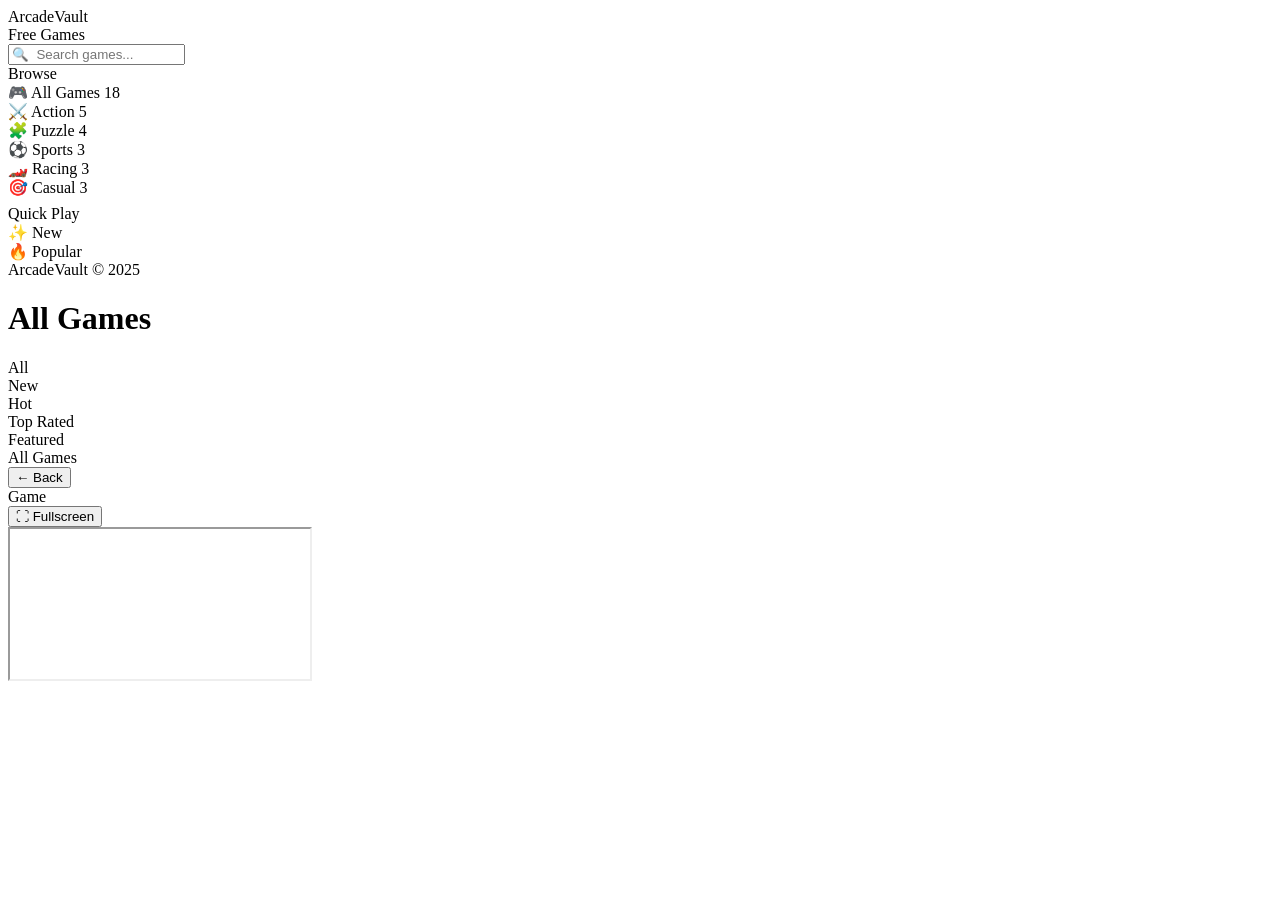
==== index.html @ bba82e55 "Created Base" ====
<!DOCTYPE html>
<html lang="en">
<head>
  <meta charset="UTF-8" />
  <meta name="viewport" content="width=device-width, initial-scale=1.0" />
  <title>ArcadeVault — Play Free Games</title>
  <link rel="stylesheet" href="index.css" />
  <script src="index.js" defer></script>
</head>
<body>
  <aside class="sidebar">
    <div class="logo">
      <div class="logo-text">Arcade<span>Vault</span></div>
      <div class="logo-sub">Free Games</div>
    </div>

    <div class="search-wrap">
      <input type="text" id="searchInput" placeholder="🔍  Search games..." oninput="filterGames()" />
    </div>

    <div class="nav-label">Browse</div>
    <div class="nav-item active" onclick="setCategory('all', this)">
      <span class="icon">🎮</span> All Games <span class="count" id="countAll">18</span>
    </div>
    <div class="nav-item" onclick="setCategory('action', this)">
      <span class="icon">⚔️</span> Action <span class="count">5</span>
    </div>
    <div class="nav-item" onclick="setCategory('puzzle', this)">
      <span class="icon">🧩</span> Puzzle <span class="count">4</span>
    </div>
    <div class="nav-item" onclick="setCategory('sports', this)">
      <span class="icon">⚽</span> Sports <span class="count">3</span>
    </div>
    <div class="nav-item" onclick="setCategory('racing', this)">
      <span class="icon">🏎️</span> Racing <span class="count">3</span>
    </div>
    <div class="nav-item" onclick="setCategory('casual', this)">
      <span class="icon">🎯</span> Casual <span class="count">3</span>
    </div>

    <div class="nav-label" style="margin-top:8px">Quick Play</div>
    <div class="nav-item" onclick="setFilter('new', this)">
      <span class="icon">✨</span> New
    </div>
    <div class="nav-item" onclick="setFilter('hot', this)">
      <span class="icon">🔥</span> Popular
    </div>

    <div class="sidebar-footer">ArcadeVault &copy; 2025</div>
  </aside>

  <div class="main" id="mainArea">
    <div class="topbar">
      <h1 id="pageTitle">All Games</h1>
      <div class="tag-filters">
        <div class="tag active" onclick="setTag('all', this)">All</div>
        <div class="tag" onclick="setTag('new', this)">New</div>
        <div class="tag" onclick="setTag('hot', this)">Hot</div>
        <div class="tag" onclick="setTag('top', this)">Top Rated</div>
      </div>
    </div>

    <div class="content" id="gameContent">
      <div class="section-title">Featured</div>
      <div class="grid" id="featuredGrid"></div>

      <div class="section-title">All Games</div>
      <div class="grid" id="allGrid"></div>
    </div>

    <div class="player" id="player">
      <div class="player-bar">
        <button class="btn-back" onclick="closeGame()">← Back</button>
        <div class="player-title" id="playerTitle">Game</div>
        <button class="btn-fullscreen" onclick="goFullscreen()">⛶ Fullscreen</button>
      </div>
      <iframe
        id="gameFrame"
        src=""
        allowfullscreen
        sandbox="allow-scripts allow-same-origin allow-popups allow-forms"></iframe>
    </div>
  </div>
</body>
</html>
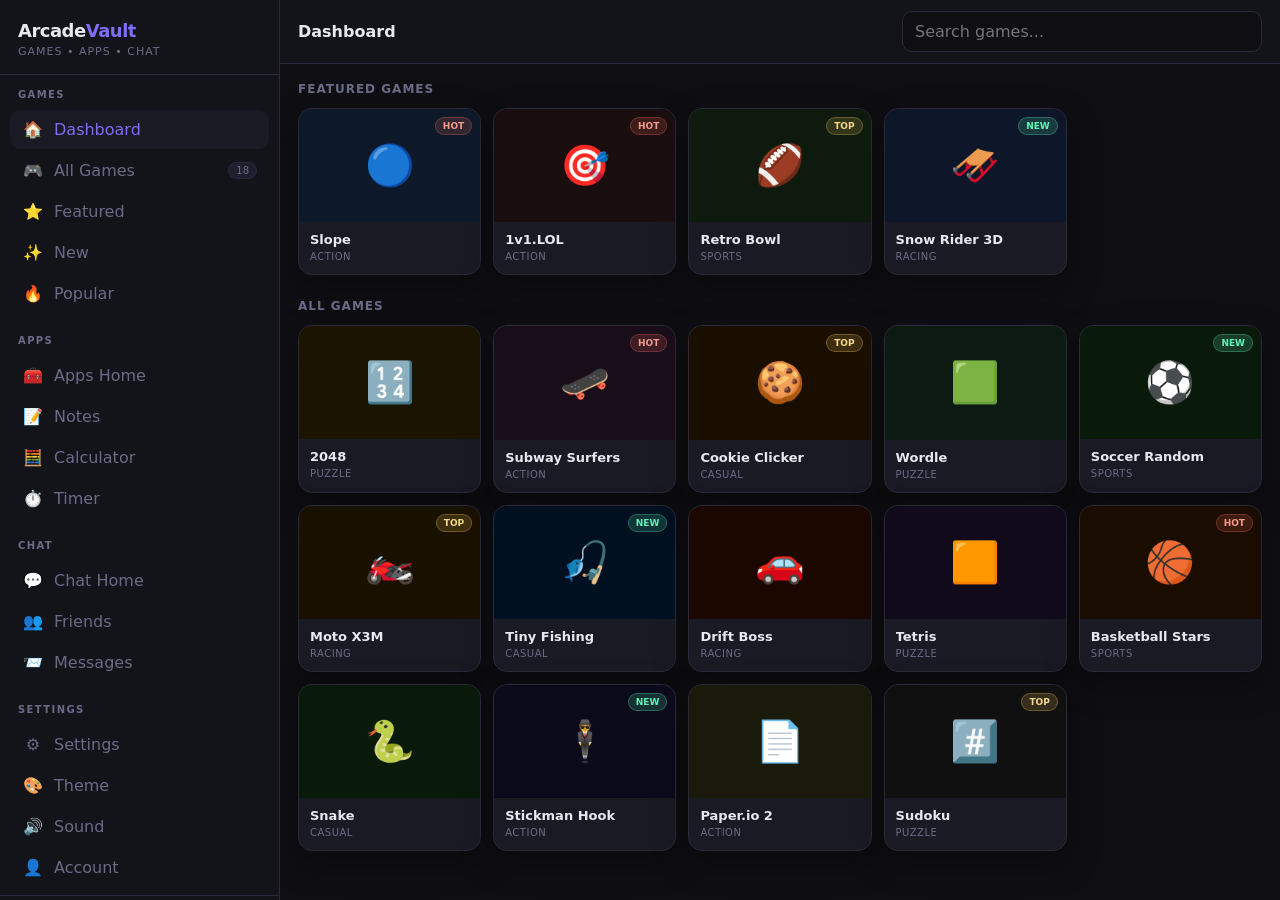
==== commit fcec45c9: "Update index.html" ====
--- a/index.html
+++ b/index.html
@@ -3,83 +3,75 @@
 <head>
   <meta charset="UTF-8" />
   <meta name="viewport" content="width=device-width, initial-scale=1.0" />
-  <title>ArcadeVault — Play Free Games</title>
-  <link rel="stylesheet" href="index.css" />
-  <script src="index.js" defer></script>
+  <title>ArcadeVault</title>
+  <link rel="stylesheet" href="style.css" />
+  <script src="script.js" defer></script>
 </head>
 <body>
-  <aside class="sidebar">
-    <div class="logo">
-      <div class="logo-text">Arcade<span>Vault</span></div>
-      <div class="logo-sub">Free Games</div>
+  <nav class="sidebar" aria-label="Site navigation">
+    <div class="brand">
+      <h1>Arcade<span>Vault</span></h1>
+      <p>Games • Apps • Chat</p>
     </div>
 
-    <div class="search-wrap">
-      <input type="text" id="searchInput" placeholder="🔍  Search games..." oninput="filterGames()" />
+    <div class="sidebar-section">
+      <div class="section-label">Games</div>
+      <a class="nav-link active" data-page="index" data-group="games" href="index.html"><span class="icon">🏠</span> Dashboard</a>
+      <a class="nav-link" data-page="games" data-group="games" href="games.html"><span class="icon">🎮</span> All Games <span class="count">18</span></a>
+      <a class="nav-link" data-page="games" data-group="games" href="games.html?filter=featured"><span class="icon">⭐</span> Featured</a>
+      <a class="nav-link" data-page="games" data-group="games" href="games.html?filter=new"><span class="icon">✨</span> New</a>
+      <a class="nav-link" data-page="games" data-group="games" href="games.html?filter=hot"><span class="icon">🔥</span> Popular</a>
     </div>
 
-    <div class="nav-label">Browse</div>
-    <div class="nav-item active" onclick="setCategory('all', this)">
-      <span class="icon">🎮</span> All Games <span class="count" id="countAll">18</span>
-    </div>
-    <div class="nav-item" onclick="setCategory('action', this)">
-      <span class="icon">⚔️</span> Action <span class="count">5</span>
-    </div>
-    <div class="nav-item" onclick="setCategory('puzzle', this)">
-      <span class="icon">🧩</span> Puzzle <span class="count">4</span>
-    </div>
-    <div class="nav-item" onclick="setCategory('sports', this)">
-      <span class="icon">⚽</span> Sports <span class="count">3</span>
-    </div>
-    <div class="nav-item" onclick="setCategory('racing', this)">
-      <span class="icon">🏎️</span> Racing <span class="count">3</span>
-    </div>
-    <div class="nav-item" onclick="setCategory('casual', this)">
-      <span class="icon">🎯</span> Casual <span class="count">3</span>
+    <div class="sidebar-section">
+      <div class="section-label">Apps</div>
+      <a class="nav-link" data-page="apps" href="apps.html"><span class="icon">🧰</span> Apps Home</a>
+      <a class="nav-link" data-page="apps" href="apps.html#notes"><span class="icon">📝</span> Notes</a>
+      <a class="nav-link" data-page="apps" href="apps.html#calculator"><span class="icon">🧮</span> Calculator</a>
+      <a class="nav-link" data-page="apps" href="apps.html#timer"><span class="icon">⏱️</span> Timer</a>
     </div>
 
-    <div class="nav-label" style="margin-top:8px">Quick Play</div>
-    <div class="nav-item" onclick="setFilter('new', this)">
-      <span class="icon">✨</span> New
+    <div class="sidebar-section">
+      <div class="section-label">Chat</div>
+      <a class="nav-link" data-page="chat" href="chat.html"><span class="icon">💬</span> Chat Home</a>
+      <a class="nav-link" data-page="chat" href="chat.html#friends"><span class="icon">👥</span> Friends</a>
+      <a class="nav-link" data-page="chat" href="chat.html#messages"><span class="icon">📨</span> Messages</a>
     </div>
-    <div class="nav-item" onclick="setFilter('hot', this)">
-      <span class="icon">🔥</span> Popular
+
+    <div class="sidebar-section">
+      <div class="section-label">Settings</div>
+      <a class="nav-link" data-page="settings" href="settings.html"><span class="icon">⚙️</span> Settings</a>
+      <a class="nav-link" data-page="settings" href="settings.html#theme"><span class="icon">🎨</span> Theme</a>
+      <a class="nav-link" data-page="settings" href="settings.html#sound"><span class="icon">🔊</span> Sound</a>
+      <a class="nav-link" data-page="settings" href="settings.html#account"><span class="icon">👤</span> Account</a>
     </div>
 
     <div class="sidebar-footer">ArcadeVault &copy; 2025</div>
-  </aside>
+  </nav>
 
-  <div class="main" id="mainArea">
+  <main class="main">
     <div class="topbar">
-      <h1 id="pageTitle">All Games</h1>
-      <div class="tag-filters">
-        <div class="tag active" onclick="setTag('all', this)">All</div>
-        <div class="tag" onclick="setTag('new', this)">New</div>
-        <div class="tag" onclick="setTag('hot', this)">Hot</div>
-        <div class="tag" onclick="setTag('top', this)">Top Rated</div>
+      <div class="page-title" id="pageTitle">Dashboard</div>
+      <div class="topbar-tools">
+        <input id="searchInput" class="search" type="search" placeholder="Search games..." oninput="filterGames()" />
       </div>
     </div>
 
-    <div class="content" id="gameContent">
-      <div class="section-title">Featured</div>
-      <div class="grid" id="featuredGrid"></div>
+    <div class="content">
+      <div class="section">
+        <div class="section-head">
+          <h2>Featured Games</h2>
+        </div>
+        <div class="grid" id="featuredGrid"></div>
+      </div>
 
-      <div class="section-title">All Games</div>
-      <div class="grid" id="allGrid"></div>
+      <div class="section">
+        <div class="section-head">
+          <h2>All Games</h2>
+        </div>
+        <div class="grid" id="allGrid"></div>
+      </div>
     </div>
-
-    <div class="player" id="player">
-      <div class="player-bar">
-        <button class="btn-back" onclick="closeGame()">← Back</button>
-        <div class="player-title" id="playerTitle">Game</div>
-        <button class="btn-fullscreen" onclick="goFullscreen()">⛶ Fullscreen</button>
-      </div>
-      <iframe
-        id="gameFrame"
-        src=""
-        allowfullscreen
-        sandbox="allow-scripts allow-same-origin allow-popups allow-forms"></iframe>
-    </div>
-  </div>
+  </main>
 </body>
 </html>
--- a/style.css
+++ b/style.css
@@ -0,0 +1,443 @@
+:root {
+  --bg: #0f0f13;
+  --panel: #13131a;
+  --panel-2: #1a1a24;
+  --panel-3: #202030;
+  --border: #2a2a3a;
+  --text: #e8e8f0;
+  --muted: #6b6b88;
+  --accent: #7c6ef5;
+  --accent-2: #5ef5b8;
+  --warn: #f5cc5e;
+  --danger: #f56e5e;
+  --shadow: 0 12px 32px rgba(0, 0, 0, 0.35);
+}
+
+* { box-sizing: border-box; margin: 0; padding: 0; }
+
+html, body {
+  height: 100%;
+}
+
+body {
+  font-family: "Segoe UI", system-ui, sans-serif;
+  background: var(--bg);
+  color: var(--text);
+  display: flex;
+  min-height: 100vh;
+  overflow: hidden;
+}
+
+a {
+  color: inherit;
+  text-decoration: none;
+}
+
+button, input, textarea, select {
+  font: inherit;
+}
+
+.sidebar {
+  width: 280px;
+  min-width: 280px;
+  background: var(--panel);
+  border-right: 1px solid var(--border);
+  display: flex;
+  flex-direction: column;
+  overflow-y: auto;
+}
+
+.brand {
+  padding: 20px 18px 16px;
+  border-bottom: 1px solid var(--border);
+}
+
+.brand h1 {
+  font-size: 18px;
+  font-weight: 800;
+  letter-spacing: -0.5px;
+}
+
+.brand h1 span {
+  color: var(--accent);
+}
+
+.brand p {
+  margin-top: 4px;
+  font-size: 11px;
+  color: var(--muted);
+  letter-spacing: 1px;
+  text-transform: uppercase;
+}
+
+.sidebar-section {
+  padding: 14px 10px 6px;
+}
+
+.section-label {
+  padding: 0 8px 8px;
+  font-size: 10px;
+  font-weight: 800;
+  letter-spacing: 1.4px;
+  text-transform: uppercase;
+  color: var(--muted);
+}
+
+.nav-link {
+  display: flex;
+  align-items: center;
+  gap: 10px;
+  padding: 10px 12px;
+  margin: 2px 0;
+  border-radius: 10px;
+  color: var(--muted);
+  transition: 0.15s ease;
+  position: relative;
+}
+
+.nav-link:hover {
+  background: var(--panel-2);
+  color: var(--text);
+}
+
+.nav-link.active {
+  background: var(--panel-2);
+  color: var(--accent);
+}
+
+.nav-link .icon {
+  width: 22px;
+  text-align: center;
+}
+
+.nav-link .count {
+  margin-left: auto;
+  font-size: 10px;
+  padding: 2px 7px;
+  border-radius: 999px;
+  background: #1e1e2e;
+  color: var(--muted);
+  border: 1px solid var(--border);
+}
+
+.sidebar-footer {
+  margin-top: auto;
+  padding: 14px 16px;
+  border-top: 1px solid var(--border);
+  color: var(--muted);
+  font-size: 11px;
+}
+
+.main {
+  flex: 1;
+  display: flex;
+  flex-direction: column;
+  overflow: hidden;
+}
+
+.topbar {
+  height: 64px;
+  display: flex;
+  align-items: center;
+  justify-content: space-between;
+  padding: 0 18px;
+  background: var(--panel);
+  border-bottom: 1px solid var(--border);
+  gap: 12px;
+}
+
+.page-title {
+  font-size: 16px;
+  font-weight: 800;
+}
+
+.topbar-tools {
+  display: flex;
+  gap: 10px;
+  align-items: center;
+}
+
+.search {
+  width: min(360px, 44vw);
+  background: var(--bg);
+  border: 1px solid var(--border);
+  color: var(--text);
+  border-radius: 10px;
+  padding: 10px 12px;
+  outline: none;
+}
+
+.search:focus {
+  border-color: var(--accent);
+}
+
+.content {
+  flex: 1;
+  overflow-y: auto;
+  padding: 18px;
+}
+
+.section {
+  margin-bottom: 24px;
+}
+
+.section-head {
+  display: flex;
+  align-items: center;
+  justify-content: space-between;
+  gap: 10px;
+  margin-bottom: 12px;
+}
+
+.section-head h2 {
+  font-size: 12px;
+  text-transform: uppercase;
+  letter-spacing: 1px;
+  color: var(--muted);
+}
+
+.grid {
+  display: grid;
+  grid-template-columns: repeat(auto-fill, minmax(160px, 1fr));
+  gap: 12px;
+}
+
+.card {
+  background: var(--panel-2);
+  border: 1px solid var(--border);
+  border-radius: 14px;
+  overflow: hidden;
+  box-shadow: var(--shadow);
+}
+
+.card .thumb {
+  aspect-ratio: 16 / 10;
+  display: flex;
+  align-items: center;
+  justify-content: center;
+  font-size: 40px;
+  position: relative;
+}
+
+.card .body {
+  padding: 10px 11px 12px;
+}
+
+.card h3 {
+  font-size: 13px;
+  font-weight: 800;
+  white-space: nowrap;
+  overflow: hidden;
+  text-overflow: ellipsis;
+}
+
+.card p {
+  margin-top: 4px;
+  font-size: 10px;
+  color: var(--muted);
+  text-transform: uppercase;
+  letter-spacing: 0.5px;
+}
+
+.badge {
+  position: absolute;
+  top: 8px;
+  right: 8px;
+  font-size: 9px;
+  font-weight: 800;
+  padding: 3px 7px;
+  border-radius: 999px;
+  text-transform: uppercase;
+}
+
+.badge.hot { background: rgba(245,110,94,0.16); color: #f59b8c; border: 1px solid rgba(245,110,94,0.28); }
+.badge.new { background: rgba(94,245,184,0.16); color: var(--accent-2); border: 1px solid rgba(94,245,184,0.28); }
+.badge.top { background: rgba(245,204,94,0.16); color: #f5d98c; border: 1px solid rgba(245,204,94,0.28); }
+
+.player {
+  position: absolute;
+  inset: 0;
+  background: #09090e;
+  z-index: 100;
+  display: none;
+  flex-direction: column;
+}
+
+.player.open {
+  display: flex;
+}
+
+.player-bar {
+  height: 56px;
+  background: var(--panel);
+  border-bottom: 1px solid var(--border);
+  display: flex;
+  align-items: center;
+  gap: 10px;
+  padding: 0 14px;
+}
+
+.btn {
+  border: 1px solid var(--border);
+  background: var(--panel-2);
+  color: var(--text);
+  padding: 8px 12px;
+  border-radius: 10px;
+  cursor: pointer;
+}
+
+.btn:hover {
+  border-color: var(--accent);
+  color: var(--accent);
+}
+
+.player-title {
+  flex: 1;
+  font-weight: 800;
+  font-size: 14px;
+}
+
+.player iframe {
+  width: 100%;
+  height: 100%;
+  border: 0;
+  background: #000;
+}
+
+.form {
+  max-width: 720px;
+  display: grid;
+  gap: 12px;
+}
+
+.field {
+  display: grid;
+  gap: 6px;
+}
+
+.field label {
+  font-size: 12px;
+  color: var(--muted);
+  font-weight: 700;
+}
+
+.field input,
+.field textarea,
+.field select {
+  background: var(--panel-2);
+  border: 1px solid var(--border);
+  color: var(--text);
+  border-radius: 10px;
+  padding: 10px 12px;
+  outline: none;
+}
+
+.field textarea {
+  min-height: 120px;
+  resize: vertical;
+}
+
+.pills {
+  display: flex;
+  flex-wrap: wrap;
+  gap: 8px;
+}
+
+.pill {
+  padding: 7px 10px;
+  border-radius: 999px;
+  background: var(--panel-2);
+  border: 1px solid var(--border);
+  color: var(--muted);
+}
+
+.chat-box {
+  display: grid;
+  grid-template-rows: 1fr auto;
+  gap: 12px;
+  height: calc(100vh - 64px - 36px);
+}
+
+.messages {
+  background: var(--panel-2);
+  border: 1px solid var(--border);
+  border-radius: 14px;
+  padding: 14px;
+  overflow-y: auto;
+}
+
+.message {
+  padding: 10px 12px;
+  border-radius: 12px;
+  background: rgba(255,255,255,0.03);
+  border: 1px solid var(--border);
+  margin-bottom: 10px;
+}
+
+.message .meta {
+  font-size: 11px;
+  color: var(--muted);
+  margin-bottom: 4px;
+}
+
+.message .text {
+  font-size: 14px;
+  line-height: 1.45;
+}
+
+.chat-compose {
+  display: flex;
+  gap: 10px;
+}
+
+.chat-compose input {
+  flex: 1;
+  background: var(--panel-2);
+  border: 1px solid var(--border);
+  color: var(--text);
+  border-radius: 12px;
+  padding: 12px 14px;
+  outline: none;
+}
+
+.chat-compose button {
+  white-space: nowrap;
+}
+
+.settings-grid {
+  display: grid;
+  grid-template-columns: repeat(auto-fit, minmax(240px, 1fr));
+  gap: 14px;
+}
+
+.setting-card {
+  background: var(--panel-2);
+  border: 1px solid var(--border);
+  border-radius: 14px;
+  padding: 14px;
+}
+
+.setting-card h3 {
+  font-size: 14px;
+  margin-bottom: 8px;
+}
+
+.setting-card p {
+  font-size: 13px;
+  color: var(--muted);
+  line-height: 1.5;
+}
+
+::-webkit-scrollbar { width: 6px; }
+::-webkit-scrollbar-track { background: transparent; }
+::-webkit-scrollbar-thumb { background: var(--border); border-radius: 999px; }
+::-webkit-scrollbar-thumb:hover { background: var(--muted); }
+
+@media (max-width: 860px) {
+  body { flex-direction: column; }
+  .sidebar { width: 100%; min-width: 0; max-height: 280px; }
+  .main { min-height: 0; }
+  .search { width: 100%; }
+  .topbar { flex-direction: column; align-items: stretch; height: auto; padding: 12px 14px; }
+  .topbar-tools { flex-direction: column; align-items: stretch; }
+}
